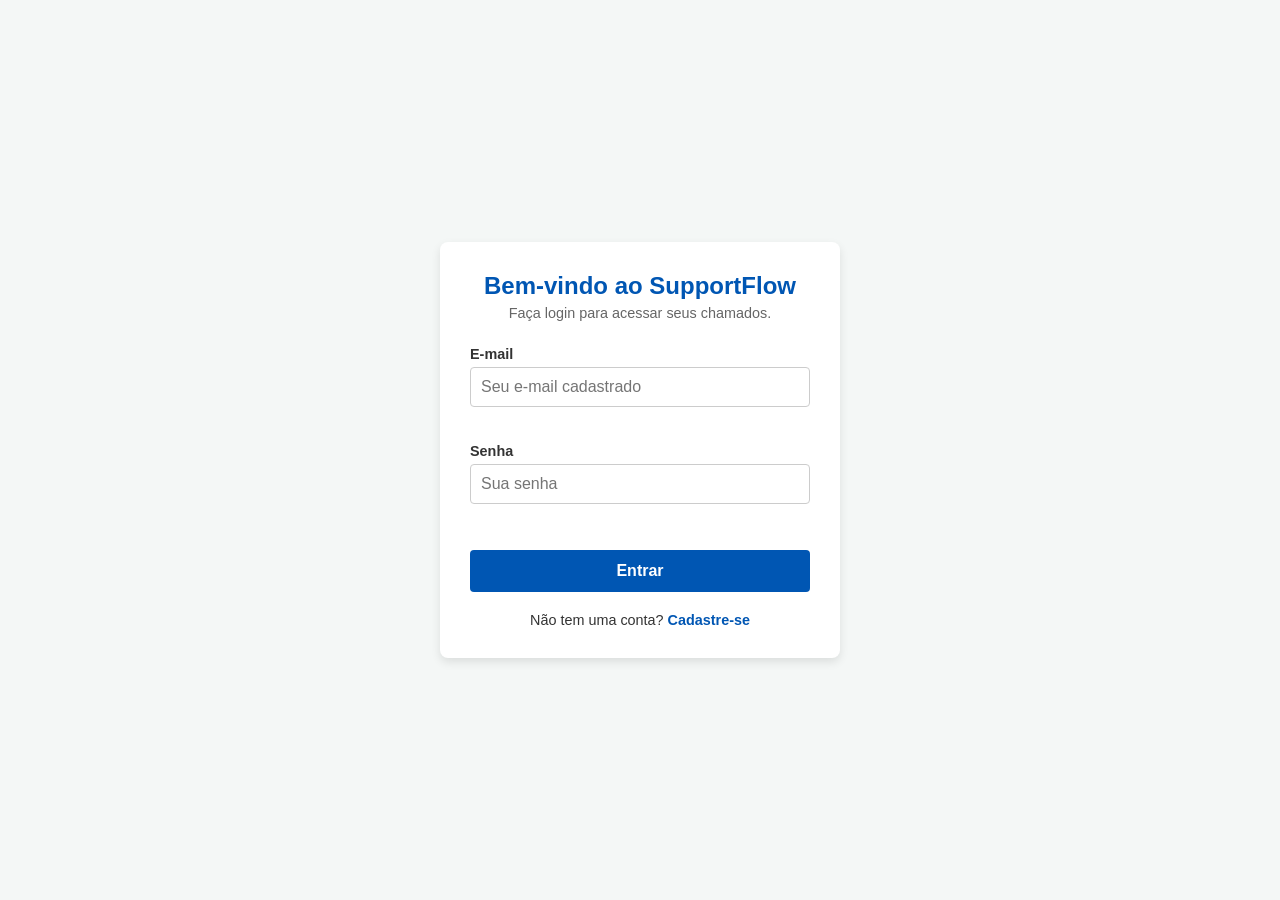
==== frontend/index.html @ e51b89e6 "feat: adicionar telas de login e cadastro com validações" ====
<!DOCTYPE html>
<html lang="pt-BR">
<head>
    <meta charset="UTF-8">
    <meta name="viewport" content="width=device-width, initial-scale=1.0">
    <title>SupportFlow - Acesso</title>
    <!-- CSS Global (Compartilhado) -->
    <link rel="stylesheet" href="styles/global.css">
    <!-- CSS Específico de Autenticação -->
    <link rel="stylesheet" href="styles/auth.css">
</head>
<body>
    <div class="auth-container">
        
        <!-- Tela de Login -->
        <div id="login-screen" class="form-section">
            <div class="header">
                <h2>Bem-vindo ao SupportFlow</h2>
                <p>Faça login para acessar seus chamados.</p>
            </div>
            <form id="login-form">
                <div class="input-group">
                    <label for="login-email">E-mail</label>
                    <input type="email" id="login-email" placeholder="Seu e-mail cadastrado">
                    <span class="error-message" id="login-email-error"></span>
                </div>
                <div class="input-group">
                    <label for="login-password">Senha</label>
                    <input type="password" id="login-password" placeholder="Sua senha">
                    <span class="error-message" id="login-password-error"></span>
                </div>
                <button type="submit" class="btn-primary">Entrar</button>
                <p class="toggle-text">Não tem uma conta? <a href="#" id="go-to-register">Cadastre-se</a></p>
            </form>
        </div>

        <!-- Tela de Cadastro -->
        <div id="register-screen" class="form-section hidden">
            <div class="header">
                <h2>Criar Conta</h2>
                <p>Cadastre-se no SupportFlow.</p>
            </div>
            <form id="register-form">
                <div class="input-group">
                    <label for="register-name">Nome completo</label>
                    <input type="text" id="register-name" placeholder="Seu nome">
                    <span class="error-message" id="register-name-error"></span>
                </div>
                <div class="input-group">
                    <label for="register-email">E-mail</label>
                    <input type="email" id="register-email" placeholder="Seu e-mail">
                    <span class="error-message" id="register-email-error"></span>
                </div>
                <div class="input-group">
                    <label for="register-password">Senha</label>
                    <input type="password" id="register-password" placeholder="Crie uma senha">
                    <span class="error-message" id="register-password-error"></span>
                </div>
                <button type="submit" class="btn-primary">Cadastrar</button>
                <p class="toggle-text">Já possui uma conta? <a href="#" id="go-to-login">Fazer login</a></p>
            </form>
        </div>

    </div>
    
    <!-- JS Específico de Autenticação -->
    <script src="js/auth.js"></script>
</body>
</html>
---- frontend/styles/global.css ----
:root {
    --primary-color: #0056b3;
    --primary-hover: #004494;
    --bg-color: #f4f7f6;
    --text-color: #333;
    --error-color: #d9534f;
    --border-color: #ccc;
    --card-bg: #ffffff;
    --font-family: 'Segoe UI', Tahoma, Geneva, Verdana, sans-serif;
}

* {
    box-sizing: border-box;
    margin: 0;
    padding: 0;
    font-family: var(--font-family);
}

body {
    background-color: var(--bg-color);
    color: var(--text-color);
}

/* Componentes Globais de Formulário */
.input-group {
    margin-bottom: 15px;
    display: flex;
    flex-direction: column;
}

.input-group label {
    margin-bottom: 5px;
    font-weight: 600;
    font-size: 0.9em;
}

.input-group input {
    padding: 10px;
    border: 1px solid var(--border-color);
    border-radius: 4px;
    font-size: 1em;
    transition: border-color 0.3s;
}

.input-group input:focus {
    border-color: var(--primary-color);
    outline: none;
}

.input-group input.error {
    border-color: var(--error-color);
}

.error-message {
    color: var(--error-color);
    font-size: 0.8em;
    margin-top: 5px;
    min-height: 16px;
    display: block;
}

.btn-primary {
    width: 100%;
    padding: 12px;
    background-color: var(--primary-color);
    color: white;
    border: none;
    border-radius: 4px;
    font-size: 1em;
    font-weight: bold;
    cursor: pointer;
    transition: background-color 0.3s;
}

.btn-primary:hover {
    background-color: var(--primary-hover);
}

.hidden {
    display: none !important;
}
---- frontend/styles/auth.css ----
body {
    /* Sobrescreve o display do global apenas para centralizar o login */
    display: flex;
    justify-content: center;
    align-items: center;
    min-height: 100vh;
    padding: 20px;
}

.auth-container {
    background-color: var(--card-bg);
    width: 100%;
    max-width: 400px;
    padding: 30px;
    border-radius: 8px;
    box-shadow: 0 4px 10px rgba(0,0,0,0.1);
}

.header {
    text-align: center;
    margin-bottom: 25px;
}

.header h2 {
    color: var(--primary-color);
    margin-bottom: 5px;
}

.header p {
    font-size: 0.9em;
    color: #666;
}

.btn-primary {
    margin-top: 10px;
}

.toggle-text {
    text-align: center;
    margin-top: 20px;
    font-size: 0.9em;
}

.toggle-text a {
    color: var(--primary-color);
    text-decoration: none;
    font-weight: bold;
}

.toggle-text a:hover {
    text-decoration: underline;
}
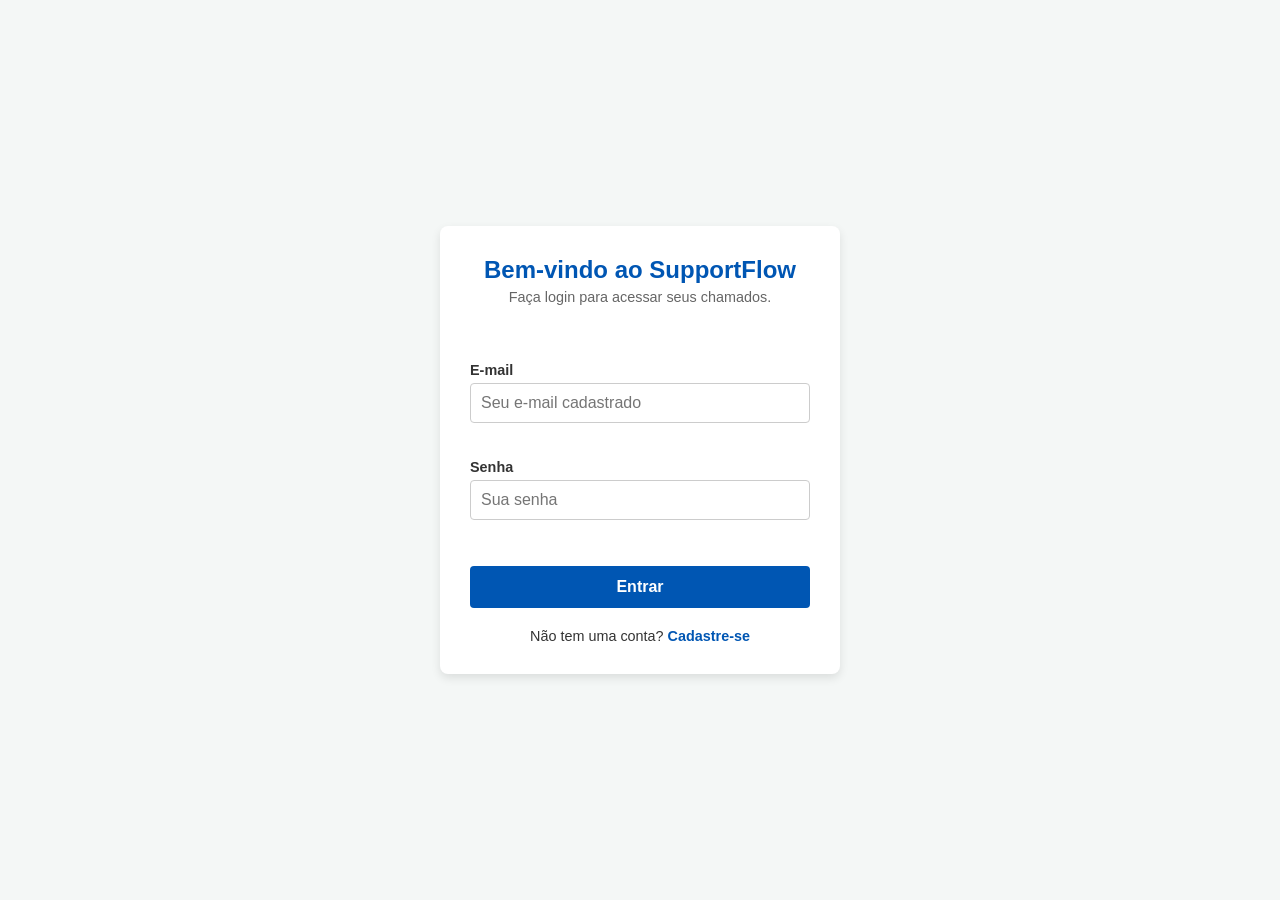
==== commit ba12c780: "feat(frontend): integra cadastro e login" ====
--- a/frontend/index.html
+++ b/frontend/index.html
@@ -19,6 +19,7 @@
                 <p>Faça login para acessar seus chamados.</p>
             </div>
             <form id="login-form">
+                <p id="login-feedback" class="form-feedback" role="status" aria-live="polite"></p>
                 <div class="input-group">
                     <label for="login-email">E-mail</label>
                     <input type="email" id="login-email" placeholder="Seu e-mail cadastrado">
@@ -41,6 +42,7 @@
                 <p>Cadastre-se no SupportFlow.</p>
             </div>
             <form id="register-form">
+                <p id="register-feedback" class="form-feedback" role="status" aria-live="polite"></p>
                 <div class="input-group">
                     <label for="register-name">Nome completo</label>
                     <input type="text" id="register-name" placeholder="Seu nome">
@@ -66,4 +68,4 @@
     <!-- JS Específico de Autenticação -->
     <script src="js/auth.js"></script>
 </body>
-</html>+</html>
--- a/frontend/styles/auth.css
+++ b/frontend/styles/auth.css
@@ -49,4 +49,18 @@
 
 .toggle-text a:hover {
     text-decoration: underline;
-}+}
+
+.form-feedback {
+    min-height: 20px;
+    margin-bottom: 12px;
+    font-size: 0.9em;
+}
+
+.form-feedback.success {
+    color: #22863a;
+}
+
+.form-feedback.error {
+    color: var(--error-color);
+}
